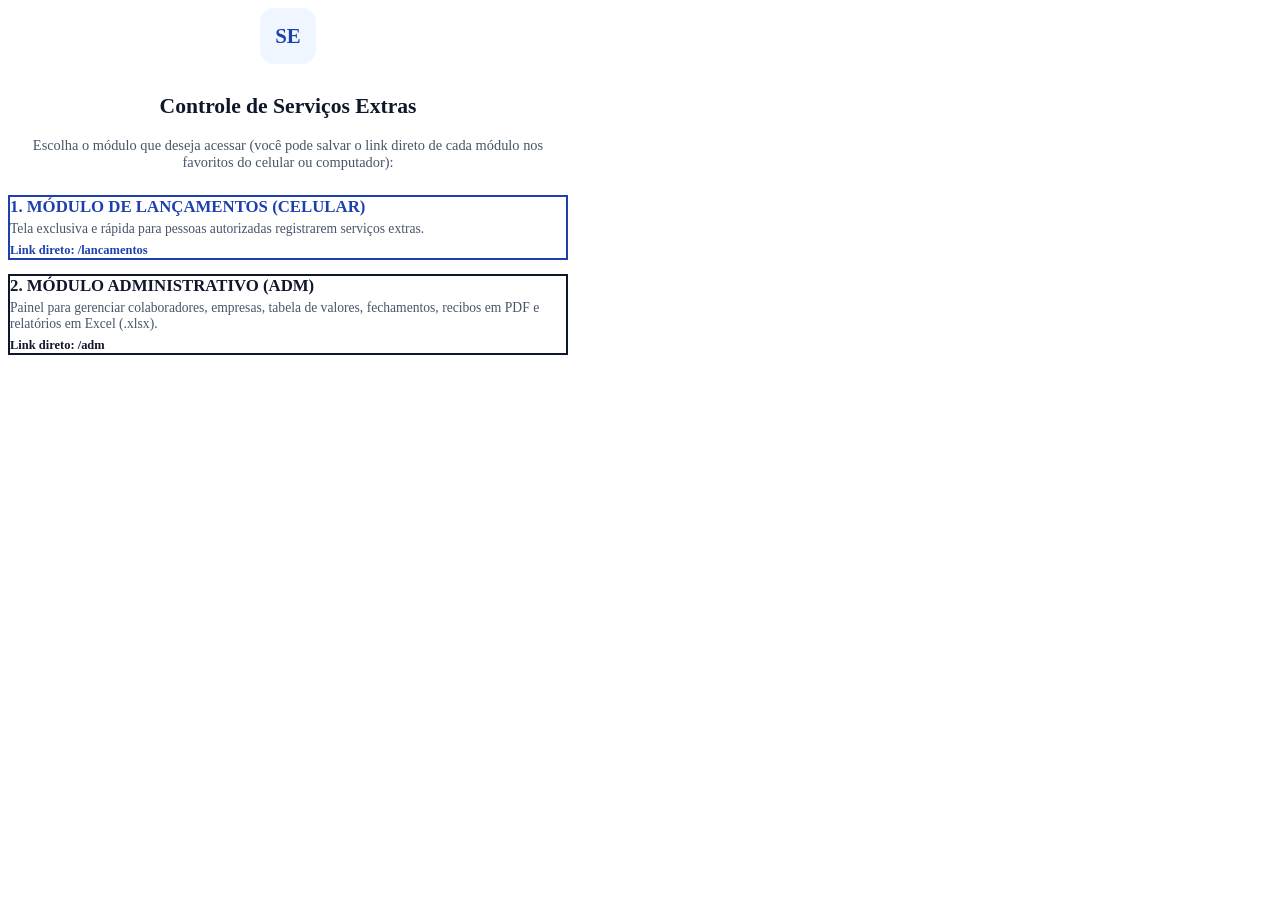
==== index.html @ 2430110f "Atualizar index.html" ====
<!DOCTYPE html>
<html lang="pt-BR">
<head>
  <meta charset="UTF-8" />
  <meta name="viewport" content="width=device-width, initial-scale=1.0" />
  <title>Sistema de Controle de Serviços Extras</title>
  <link rel="stylesheet" href="css/styles.css" />
</head>
<body>
  <main class="mobile-shell" style="justify-content: center; max-width: 560px;">
    <section class="mobile-card" style="text-align: center;">
      <div style="display:inline-flex; width:56px; height:56px; border-radius:14px; background:#eff6ff; color:#1e40af; align-items:center; justify-content:center; font-weight:800; font-size:1.3rem; margin-bottom:12px;">
        SE
      </div>
      <h1 style="font-size: 1.35rem; font-weight: 800; color: #0f172a;">Controle de Serviços Extras</h1>
      <p style="font-size: 0.9rem; color: #475569; margin: 8px 0 24px;">
        Escolha o módulo que deseja acessar (você pode salvar o link direto de cada módulo nos favoritos do celular ou computador):
      </p>

      <div style="display: grid; gap: 14px; text-align: left;">
        <a href="lancamentos/" class="panel-card" style="text-decoration: none; margin: 0; border: 2px solid #1e40af; display: block;">
          <div style="font-weight: 800; font-size: 1.05rem; color: #1e40af;">1. MÓDULO DE LANÇAMENTOS (CELULAR)</div>
          <div style="font-size: 0.85rem; color: #475569; margin-top: 4px;">
            Tela exclusiva e rápida para pessoas autorizadas registrarem serviços extras.
          </div>
          <div style="font-size: 0.78rem; color: #1e40af; margin-top: 6px; font-weight: 700;">
            Link direto: /lancamentos
          </div>
        </a>

        <a href="adm/" class="panel-card" style="text-decoration: none; margin: 0; border: 2px solid #0f172a; display: block;">
          <div style="font-weight: 800; font-size: 1.05rem; color: #0f172a;">2. MÓDULO ADMINISTRATIVO (ADM)</div>
          <div style="font-size: 0.85rem; color: #475569; margin-top: 4px;">
            Painel para gerenciar colaboradores, empresas, tabela de valores, fechamentos, recibos em PDF e relatórios em Excel (.xlsx).
          </div>
          <div style="font-size: 0.78rem; color: #0f172a; margin-top: 6px; font-weight: 700;">
            Link direto: /adm
          </div>
        </a>
      </div>
    </section>
  </main>
</body>
</html>
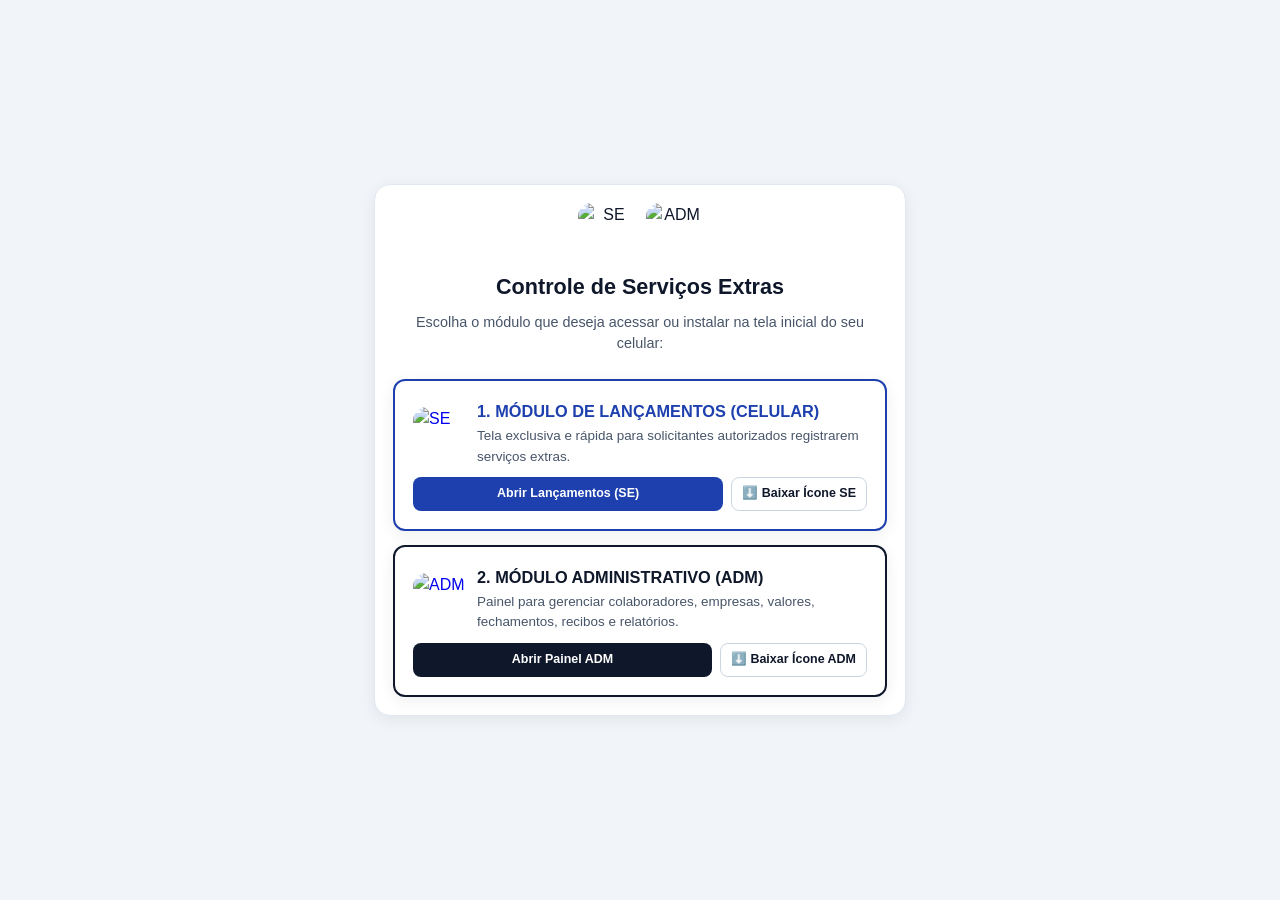
==== commit db41e695: "Atualizar index.html" ====
--- a/index.html
+++ b/index.html
@@ -4,39 +4,53 @@
   <meta charset="UTF-8" />
   <meta name="viewport" content="width=device-width, initial-scale=1.0" />
   <title>Sistema de Controle de Serviços Extras</title>
+  <link rel="icon" type="image/png" sizes="192x192" href="lancamentos/icon-se-192.png" />
   <link rel="stylesheet" href="css/styles.css" />
 </head>
 <body>
   <main class="mobile-shell" style="justify-content: center; max-width: 560px;">
     <section class="mobile-card" style="text-align: center;">
-      <div style="display:inline-flex; width:56px; height:56px; border-radius:14px; background:#eff6ff; color:#1e40af; align-items:center; justify-content:center; font-weight:800; font-size:1.3rem; margin-bottom:12px;">
-        SE
+      <div style="display:flex; justify-content:center; gap:12px; margin-bottom:12px;">
+        <img src="lancamentos/icon-se-192.png" alt="SE" style="width:56px; height:56px; border-radius:14px;" />
+        <img src="adm/icon-adm-192.png" alt="ADM" style="width:56px; height:56px; border-radius:14px;" />
       </div>
       <h1 style="font-size: 1.35rem; font-weight: 800; color: #0f172a;">Controle de Serviços Extras</h1>
       <p style="font-size: 0.9rem; color: #475569; margin: 8px 0 24px;">
-        Escolha o módulo que deseja acessar (você pode salvar o link direto de cada módulo nos favoritos do celular ou computador):
+        Escolha o módulo que deseja acessar ou instalar na tela inicial do seu celular:
       </p>
 
       <div style="display: grid; gap: 14px; text-align: left;">
-        <a href="lancamentos/" class="panel-card" style="text-decoration: none; margin: 0; border: 2px solid #1e40af; display: block;">
-          <div style="font-weight: 800; font-size: 1.05rem; color: #1e40af;">1. MÓDULO DE LANÇAMENTOS (CELULAR)</div>
-          <div style="font-size: 0.85rem; color: #475569; margin-top: 4px;">
-            Tela exclusiva e rápida para pessoas autorizadas registrarem serviços extras.
+        <div class="panel-card" style="margin: 0; border: 2px solid #1e40af;">
+          <a href="lancamentos/" style="text-decoration: none; display: flex; gap: 12px; align-items: center;">
+            <img src="lancamentos/icon-se-192.png" alt="SE" style="width: 52px; height: 52px; border-radius: 14px; flex-shrink: 0;" />
+            <div>
+              <div style="font-weight: 800; font-size: 1.02rem; color: #1e40af;">1. MÓDULO DE LANÇAMENTOS (CELULAR)</div>
+              <div style="font-size: 0.84rem; color: #475569; margin-top: 3px;">
+                Tela exclusiva e rápida para solicitantes autorizados registrarem serviços extras.
+              </div>
+            </div>
+          </a>
+          <div style="display:flex; gap:8px; margin-top:10px; flex-wrap:wrap;">
+            <a href="lancamentos/" class="btn btn-primary btn-sm" style="text-decoration:none; flex:1;">Abrir Lançamentos (SE)</a>
+            <a href="lancamentos/icon-se-512.png" download="icone-SE.png" class="btn btn-outline btn-sm" style="text-decoration:none;">⬇️ Baixar Ícone SE</a>
           </div>
-          <div style="font-size: 0.78rem; color: #1e40af; margin-top: 6px; font-weight: 700;">
-            Link direto: /lancamentos
+        </div>
+
+        <div class="panel-card" style="margin: 0; border: 2px solid #0f172a;">
+          <a href="adm/" style="text-decoration: none; display: flex; gap: 12px; align-items: center;">
+            <img src="adm/icon-adm-192.png" alt="ADM" style="width: 52px; height: 52px; border-radius: 14px; flex-shrink: 0;" />
+            <div>
+              <div style="font-weight: 800; font-size: 1.02rem; color: #0f172a;">2. MÓDULO ADMINISTRATIVO (ADM)</div>
+              <div style="font-size: 0.84rem; color: #475569; margin-top: 3px;">
+                Painel para gerenciar colaboradores, empresas, valores, fechamentos, recibos e relatórios.
+              </div>
+            </div>
+          </a>
+          <div style="display:flex; gap:8px; margin-top:10px; flex-wrap:wrap;">
+            <a href="adm/" class="btn btn-primary btn-sm" style="text-decoration:none; background:#0f172a; flex:1;">Abrir Painel ADM</a>
+            <a href="adm/icon-adm-512.png" download="icone-ADM.png" class="btn btn-outline btn-sm" style="text-decoration:none;">⬇️ Baixar Ícone ADM</a>
           </div>
-        </a>
-
-        <a href="adm/" class="panel-card" style="text-decoration: none; margin: 0; border: 2px solid #0f172a; display: block;">
-          <div style="font-weight: 800; font-size: 1.05rem; color: #0f172a;">2. MÓDULO ADMINISTRATIVO (ADM)</div>
-          <div style="font-size: 0.85rem; color: #475569; margin-top: 4px;">
-            Painel para gerenciar colaboradores, empresas, tabela de valores, fechamentos, recibos em PDF e relatórios em Excel (.xlsx).
-          </div>
-          <div style="font-size: 0.78rem; color: #0f172a; margin-top: 6px; font-weight: 700;">
-            Link direto: /adm
-          </div>
-        </a>
+        </div>
       </div>
     </section>
   </main>
--- a/css/styles.css
+++ b/css/styles.css
@@ -0,0 +1,771 @@
+/* ==========================================================================
+   SISTEMA DE CONTROLE DE SERVIÇOS EXTRAS - ESTILOS GERAIS E RESPONSIVOS
+   Otimizado para Celular (Mobile-First) e Computador
+   ========================================================================== */
+
+:root {
+  --primary: #1e40af;
+  --primary-hover: #1d4ed8;
+  --primary-light: #eff6ff;
+  --success: #15803d;
+  --success-hover: #166534;
+  --success-light: #dcfce7;
+  --warning: #b45309;
+  --warning-light: #fef3c7;
+  --danger: #b91c1c;
+  --danger-light: #fee2e2;
+  --bg: #f1f5f9;
+  --surface: #ffffff;
+  --text: #0f172a;
+  --text-muted: #475569;
+  --border: #cbd5e1;
+  --radius: 12px;
+  --shadow: 0 4px 16px rgba(15, 23, 42, 0.07);
+}
+
+* {
+  box-sizing: border-box;
+  margin: 0;
+  padding: 0;
+}
+
+body {
+  font-family: -apple-system, BlinkMacSystemFont, "Segoe UI", Roboto, Helvetica, Arial, sans-serif;
+  background-color: var(--bg);
+  color: var(--text);
+  line-height: 1.5;
+  -webkit-font-smoothing: antialiased;
+}
+
+.hidden {
+  display: none !important;
+}
+
+/* ==========================================================================
+   1. MÓDULO DE LANÇAMENTOS (CELULAR - MOBILE FIRST)
+   ========================================================================== */
+.mobile-shell {
+  max-width: 480px;
+  margin: 0 auto;
+  min-height: 100vh;
+  padding: 14px;
+  display: flex;
+  flex-direction: column;
+}
+
+.mobile-card {
+  background: var(--surface);
+  border-radius: 16px;
+  padding: 18px;
+  box-shadow: var(--shadow);
+  border: 1px solid #e2e8f0;
+}
+
+.mobile-header {
+  display: flex;
+  align-items: center;
+  justify-content: space-between;
+  background: var(--primary);
+  color: #fff;
+  padding: 14px 16px;
+  border-radius: 14px;
+  margin-bottom: 14px;
+  box-shadow: 0 4px 12px rgba(30, 64, 175, 0.2);
+}
+
+.mobile-header h1 {
+  font-size: 1.05rem;
+  font-weight: 800;
+  letter-spacing: -0.01em;
+}
+
+.btn-logout-mini {
+  background: rgba(255, 255, 255, 0.22);
+  border: 1px solid rgba(255, 255, 255, 0.35);
+  color: #fff;
+  padding: 6px 12px;
+  border-radius: 8px;
+  font-size: 0.78rem;
+  cursor: pointer;
+  font-weight: 700;
+}
+
+.form-group {
+  margin-bottom: 15px;
+}
+
+.form-label-row {
+  display: flex;
+  align-items: center;
+  justify-content: space-between;
+  gap: 8px;
+  margin-bottom: 6px;
+}
+
+.form-label {
+  display: block;
+  font-size: 0.9rem;
+  font-weight: 700;
+  color: #1e293b;
+  margin-bottom: 6px;
+}
+
+.form-label-row .form-label {
+  margin-bottom: 0;
+}
+
+.form-label span.step-num {
+  display: inline-flex;
+  align-items: center;
+  justify-content: center;
+  width: 22px;
+  height: 22px;
+  border-radius: 50%;
+  background: var(--primary-light);
+  color: var(--primary);
+  font-size: 0.76rem;
+  margin-right: 6px;
+}
+
+.btn-inline-add {
+  background: var(--primary-light);
+  color: var(--primary);
+  border: 1px solid #bfdbfe;
+  padding: 4px 10px;
+  border-radius: 8px;
+  font-size: 0.78rem;
+  font-weight: 700;
+  cursor: pointer;
+}
+
+.quick-add-box {
+  background: #f8fafc;
+  border: 1.5px dashed #93c5fd;
+  border-radius: 12px;
+  padding: 12px;
+  margin-top: 8px;
+  margin-bottom: 6px;
+}
+
+.form-control {
+  width: 100%;
+  padding: 13px 14px;
+  font-size: 16px; /* Evita zoom automático no iOS/Android */
+  border: 1.5px solid var(--border);
+  border-radius: 10px;
+  background-color: #fff;
+  color: var(--text);
+  transition: border-color 0.15s, box-shadow 0.15s;
+}
+
+.form-control:focus {
+  outline: none;
+  border-color: var(--primary);
+  box-shadow: 0 0 0 3px rgba(30, 64, 175, 0.15);
+}
+
+.turno-grid {
+  display: grid;
+  grid-template-columns: repeat(3, 1fr);
+  gap: 10px;
+}
+
+.turno-option {
+  position: relative;
+}
+
+.turno-option input {
+  position: absolute;
+  opacity: 0;
+  pointer-events: none;
+}
+
+.turno-option label {
+  display: flex;
+  flex-direction: column;
+  align-items: center;
+  justify-content: center;
+  padding: 13px 8px;
+  border: 1.5px solid var(--border);
+  border-radius: 10px;
+  background: #fff;
+  font-weight: 700;
+  font-size: 0.94rem;
+  cursor: pointer;
+  color: var(--text-muted);
+  transition: all 0.15s;
+  user-select: none;
+}
+
+.turno-option input:checked + label {
+  border-color: var(--primary);
+  background: var(--primary-light);
+  color: var(--primary);
+  box-shadow: 0 0 0 2px rgba(30, 64, 175, 0.15);
+}
+
+.helper-badge {
+  display: inline-block;
+  margin-top: 6px;
+  font-size: 0.78rem;
+  padding: 4px 9px;
+  border-radius: 6px;
+  background: #f1f5f9;
+  color: var(--text-muted);
+  font-weight: 600;
+}
+
+.helper-badge.auto {
+  background: var(--primary-light);
+  color: var(--primary);
+}
+
+.helper-badge.manual {
+  background: var(--warning-light);
+  color: var(--warning);
+}
+
+.btn-salvar-unico {
+  width: 100%;
+  margin-top: 10px;
+  padding: 16px;
+  font-size: 1.06rem;
+  font-weight: 800;
+  letter-spacing: 0.02em;
+  text-transform: uppercase;
+  color: #ffffff;
+  background: var(--success);
+  border: none;
+  border-radius: 12px;
+  cursor: pointer;
+  box-shadow: 0 4px 14px rgba(21, 128, 61, 0.3);
+  transition: background 0.15s, transform 0.1s;
+}
+
+.btn-salvar-unico:hover {
+  background: var(--success-hover);
+}
+
+.btn-salvar-unico:active {
+  transform: scale(0.99);
+}
+
+.toast-feedback {
+  margin-top: 12px;
+  padding: 12px 14px;
+  border-radius: 10px;
+  font-weight: 600;
+  font-size: 0.9rem;
+  text-align: center;
+}
+
+.toast-feedback.success {
+  background: var(--success-light);
+  color: var(--success);
+  border: 1px solid #86efac;
+}
+
+.toast-feedback.error {
+  background: var(--danger-light);
+  color: var(--danger);
+  border: 1px solid #fca5a5;
+}
+
+/* ==========================================================================
+   2. MÓDULO ADMINISTRATIVO (ADM - RESPONSIVO CELULAR E COMPUTADOR)
+   ========================================================================== */
+.adm-layout {
+  min-height: 100vh;
+  display: flex;
+  flex-direction: column;
+}
+
+.adm-topbar {
+  background: #0f172a;
+  color: #fff;
+  padding: 14px 20px;
+  display: flex;
+  flex-wrap: wrap;
+  align-items: center;
+  justify-content: space-between;
+  gap: 10px;
+}
+
+.adm-brand {
+  display: flex;
+  align-items: center;
+  flex-wrap: wrap;
+  gap: 10px;
+}
+
+.adm-brand h1 {
+  font-size: 1.08rem;
+  font-weight: 800;
+}
+
+.cloud-badge {
+  font-size: 0.74rem;
+  padding: 4px 10px;
+  border-radius: 999px;
+  font-weight: 700;
+}
+
+.cloud-badge.online {
+  background: #166534;
+  color: #dcfce7;
+}
+
+.cloud-badge.local {
+  background: #334155;
+  color: #e2e8f0;
+}
+
+.adm-nav {
+  background: #ffffff;
+  border-bottom: 1px solid var(--border);
+  padding: 0 12px;
+  display: flex;
+  gap: 4px;
+  overflow-x: auto;
+  -webkit-overflow-scrolling: touch;
+  scrollbar-width: thin;
+}
+
+.adm-tab-btn {
+  padding: 13px 14px;
+  border: none;
+  background: transparent;
+  font-size: 0.88rem;
+  font-weight: 700;
+  color: var(--text-muted);
+  border-bottom: 3px solid transparent;
+  cursor: pointer;
+  white-space: nowrap;
+  transition: all 0.15s;
+}
+
+.adm-tab-btn:hover {
+  color: var(--primary);
+}
+
+.adm-tab-btn.active {
+  color: var(--primary);
+  border-bottom-color: var(--primary);
+  background: #f8fafc;
+}
+
+.adm-container {
+  max-width: 1280px;
+  width: 100%;
+  margin: 0 auto;
+  padding: 18px 14px 56px;
+}
+
+.kpi-grid {
+  display: grid;
+  grid-template-columns: repeat(auto-fit, minmax(200px, 1fr));
+  gap: 12px;
+  margin-bottom: 18px;
+}
+
+.kpi-card {
+  background: var(--surface);
+  padding: 15px 16px;
+  border-radius: var(--radius);
+  box-shadow: var(--shadow);
+  border-left: 4px solid var(--primary);
+}
+
+.kpi-card.pending {
+  border-left-color: var(--warning);
+}
+
+.kpi-card.paid {
+  border-left-color: var(--success);
+}
+
+.kpi-label {
+  font-size: 0.78rem;
+  font-weight: 700;
+  color: var(--text-muted);
+  text-transform: uppercase;
+}
+
+.kpi-value {
+  font-size: 1.42rem;
+  font-weight: 800;
+  margin-top: 4px;
+  color: var(--text);
+}
+
+.kpi-sub {
+  font-size: 0.78rem;
+  color: var(--text-muted);
+  margin-top: 2px;
+}
+
+.panel-card {
+  background: var(--surface);
+  border-radius: var(--radius);
+  padding: 18px;
+  box-shadow: var(--shadow);
+  margin-bottom: 18px;
+  border: 1px solid #e2e8f0;
+}
+
+.panel-header {
+  display: flex;
+  flex-wrap: wrap;
+  align-items: center;
+  justify-content: space-between;
+  gap: 10px;
+  margin-bottom: 14px;
+  padding-bottom: 12px;
+  border-bottom: 1px solid #e2e8f0;
+}
+
+.panel-title {
+  font-size: 1.05rem;
+  font-weight: 800;
+  color: var(--text);
+}
+
+.filters-grid {
+  display: grid;
+  grid-template-columns: repeat(auto-fit, minmax(175px, 1fr));
+  gap: 12px;
+  margin-bottom: 16px;
+  align-items: end;
+}
+
+.btn {
+  display: inline-flex;
+  align-items: center;
+  justify-content: center;
+  gap: 6px;
+  padding: 10px 14px;
+  font-size: 0.86rem;
+  font-weight: 700;
+  border-radius: 8px;
+  border: 1px solid transparent;
+  cursor: pointer;
+  transition: all 0.15s;
+  text-decoration: none;
+  min-height: 40px;
+}
+
+.btn-primary {
+  background: var(--primary);
+  color: #fff;
+}
+
+.btn-primary:hover {
+  background: var(--primary-hover);
+}
+
+.btn-success {
+  background: var(--success);
+  color: #fff;
+}
+
+.btn-success:hover {
+  background: var(--success-hover);
+}
+
+.btn-warning {
+  background: var(--warning);
+  color: #fff;
+}
+
+.btn-danger {
+  background: var(--danger);
+  color: #fff;
+}
+
+.btn-outline {
+  background: #fff;
+  border-color: var(--border);
+  color: var(--text);
+}
+
+.btn-outline:hover {
+  background: #f8fafc;
+}
+
+.btn-sm {
+  padding: 6px 10px;
+  font-size: 0.78rem;
+  min-height: 34px;
+}
+
+.table-responsive {
+  width: 100%;
+  overflow-x: auto;
+}
+
+table.data-table {
+  width: 100%;
+  border-collapse: collapse;
+  font-size: 0.88rem;
+}
+
+table.data-table th,
+table.data-table td {
+  padding: 10px 12px;
+  text-align: left;
+  border-bottom: 1px solid #e2e8f0;
+}
+
+table.data-table th {
+  background: #f8fafc;
+  font-weight: 700;
+  color: #334155;
+  white-space: nowrap;
+}
+
+table.data-table tr:hover td {
+  background: #f8fafc;
+}
+
+.status-pill {
+  display: inline-block;
+  padding: 3px 8px;
+  border-radius: 999px;
+  font-size: 0.74rem;
+  font-weight: 700;
+  text-transform: uppercase;
+}
+
+.status-pill.pago,
+.status-pill.ativo {
+  background: var(--success-light);
+  color: var(--success);
+}
+
+.status-pill.pendente {
+  background: var(--warning-light);
+  color: var(--warning);
+}
+
+.status-pill.cancelado,
+.status-pill.inativo {
+  background: var(--danger-light);
+  color: var(--danger);
+}
+
+.subtabs-bar {
+  display: flex;
+  flex-wrap: wrap;
+  gap: 8px;
+  margin-bottom: 16px;
+}
+
+/* ==========================================================================
+   OTIMIZAÇÃO ESPECIAL DO PAINEL ADM PARA CELULARES (TELAS ATÉ 768PX)
+   Transforma tabelas administrativas em Cards de fácil leitura e toque
+   ========================================================================== */
+@media (max-width: 768px) {
+  .adm-topbar {
+    padding: 12px 14px;
+  }
+
+  .adm-brand h1 {
+    font-size: 0.96rem;
+  }
+
+  .kpi-grid {
+    grid-template-columns: 1fr;
+    gap: 10px;
+  }
+
+  .panel-card {
+    padding: 14px;
+  }
+
+  .filters-grid {
+    grid-template-columns: 1fr;
+    gap: 10px;
+  }
+
+  .subtabs-bar {
+    display: grid;
+    grid-template-columns: 1fr 1fr;
+    gap: 6px;
+  }
+
+  .subtabs-bar .btn {
+    width: 100%;
+    text-align: center;
+    font-size: 0.78rem;
+    padding: 8px 6px;
+  }
+
+  /* Tabelas com classe mobile-cards viram cartões verticais no celular */
+  table.data-table.mobile-cards thead {
+    display: none;
+  }
+
+  table.data-table.mobile-cards,
+  table.data-table.mobile-cards tbody,
+  table.data-table.mobile-cards tr,
+  table.data-table.mobile-cards td {
+    display: block;
+    width: 100%;
+  }
+
+  table.data-table.mobile-cards tr {
+    background: #ffffff;
+    border: 1px solid #cbd5e1;
+    border-radius: 12px;
+    margin-bottom: 12px;
+    padding: 10px 12px;
+    box-shadow: 0 2px 6px rgba(15, 23, 42, 0.04);
+  }
+
+  table.data-table.mobile-cards td {
+    padding: 7px 0;
+    border-bottom: 1px dashed #e2e8f0;
+    display: flex;
+    justify-content: space-between;
+    align-items: flex-start;
+    gap: 12px;
+    text-align: right;
+  }
+
+  table.data-table.mobile-cards td:last-child {
+    border-bottom: none;
+    padding-top: 10px;
+    justify-content: flex-end;
+  }
+
+  table.data-table.mobile-cards td::before {
+    content: attr(data-label);
+    font-weight: 700;
+    font-size: 0.78rem;
+    color: #475569;
+    text-transform: uppercase;
+    text-align: left;
+    flex-shrink: 0;
+  }
+}
+
+/* ==========================================================================
+   3. RECIBOS PARA IMPRESSÃO E PDF
+   ========================================================================== */
+.recibos-wrapper {
+  display: flex;
+  flex-direction: column;
+  gap: 24px;
+}
+
+.recibo-sheet {
+  background: #fff;
+  border: 2px solid #1e293b;
+  border-radius: 8px;
+  padding: 24px;
+  max-width: 840px;
+  width: 100%;
+  margin: 0 auto;
+  color: #000;
+}
+
+.recibo-top {
+  display: flex;
+  flex-wrap: wrap;
+  justify-content: space-between;
+  align-items: flex-start;
+  gap: 12px;
+  border-bottom: 2px solid #1e293b;
+  padding-bottom: 14px;
+  margin-bottom: 16px;
+}
+
+.recibo-top h2 {
+  font-size: 1.15rem;
+  text-transform: uppercase;
+  letter-spacing: 0.02em;
+}
+
+.recibo-valor-box {
+  border: 2px solid #000;
+  padding: 8px 14px;
+  font-size: 1.15rem;
+  font-weight: 800;
+  background: #f8fafc;
+  border-radius: 6px;
+}
+
+.recibo-meta {
+  display: grid;
+  grid-template-columns: repeat(auto-fit, minmax(200px, 1fr));
+  gap: 10px;
+  margin-bottom: 16px;
+  font-size: 0.92rem;
+  background: #f8fafc;
+  padding: 12px;
+  border-radius: 6px;
+  border: 1px solid #cbd5e1;
+}
+
+.recibo-assinatura {
+  margin-top: 36px;
+  display: flex;
+  flex-direction: column;
+  align-items: center;
+  text-align: center;
+}
+
+.recibo-assinatura .linha {
+  width: 340px;
+  max-width: 90%;
+  border-top: 1.5px solid #000;
+  padding-top: 6px;
+  margin-top: 32px;
+  font-weight: 700;
+}
+
+/* Modal */
+.modal-backdrop {
+  position: fixed;
+  inset: 0;
+  background: rgba(15, 23, 42, 0.55);
+  display: flex;
+  align-items: center;
+  justify-content: center;
+  padding: 14px;
+  z-index: 1000;
+}
+
+.modal-box {
+  background: #fff;
+  border-radius: 14px;
+  max-width: 600px;
+  width: 100%;
+  max-height: 92vh;
+  overflow-y: auto;
+  padding: 18px;
+  box-shadow: 0 20px 40px rgba(0, 0, 0, 0.25);
+}
+
+@media print {
+  body {
+    background: #fff;
+  }
+  .no-print,
+  .adm-topbar,
+  .adm-nav,
+  .recibo-controls {
+    display: none !important;
+  }
+  .adm-container {
+    padding: 0;
+    margin: 0;
+    max-width: 100%;
+  }
+  .recibo-sheet {
+    page-break-after: always;
+    border: 1.5px solid #000;
+    box-shadow: none;
+    margin-bottom: 20px;
+  }
+}
